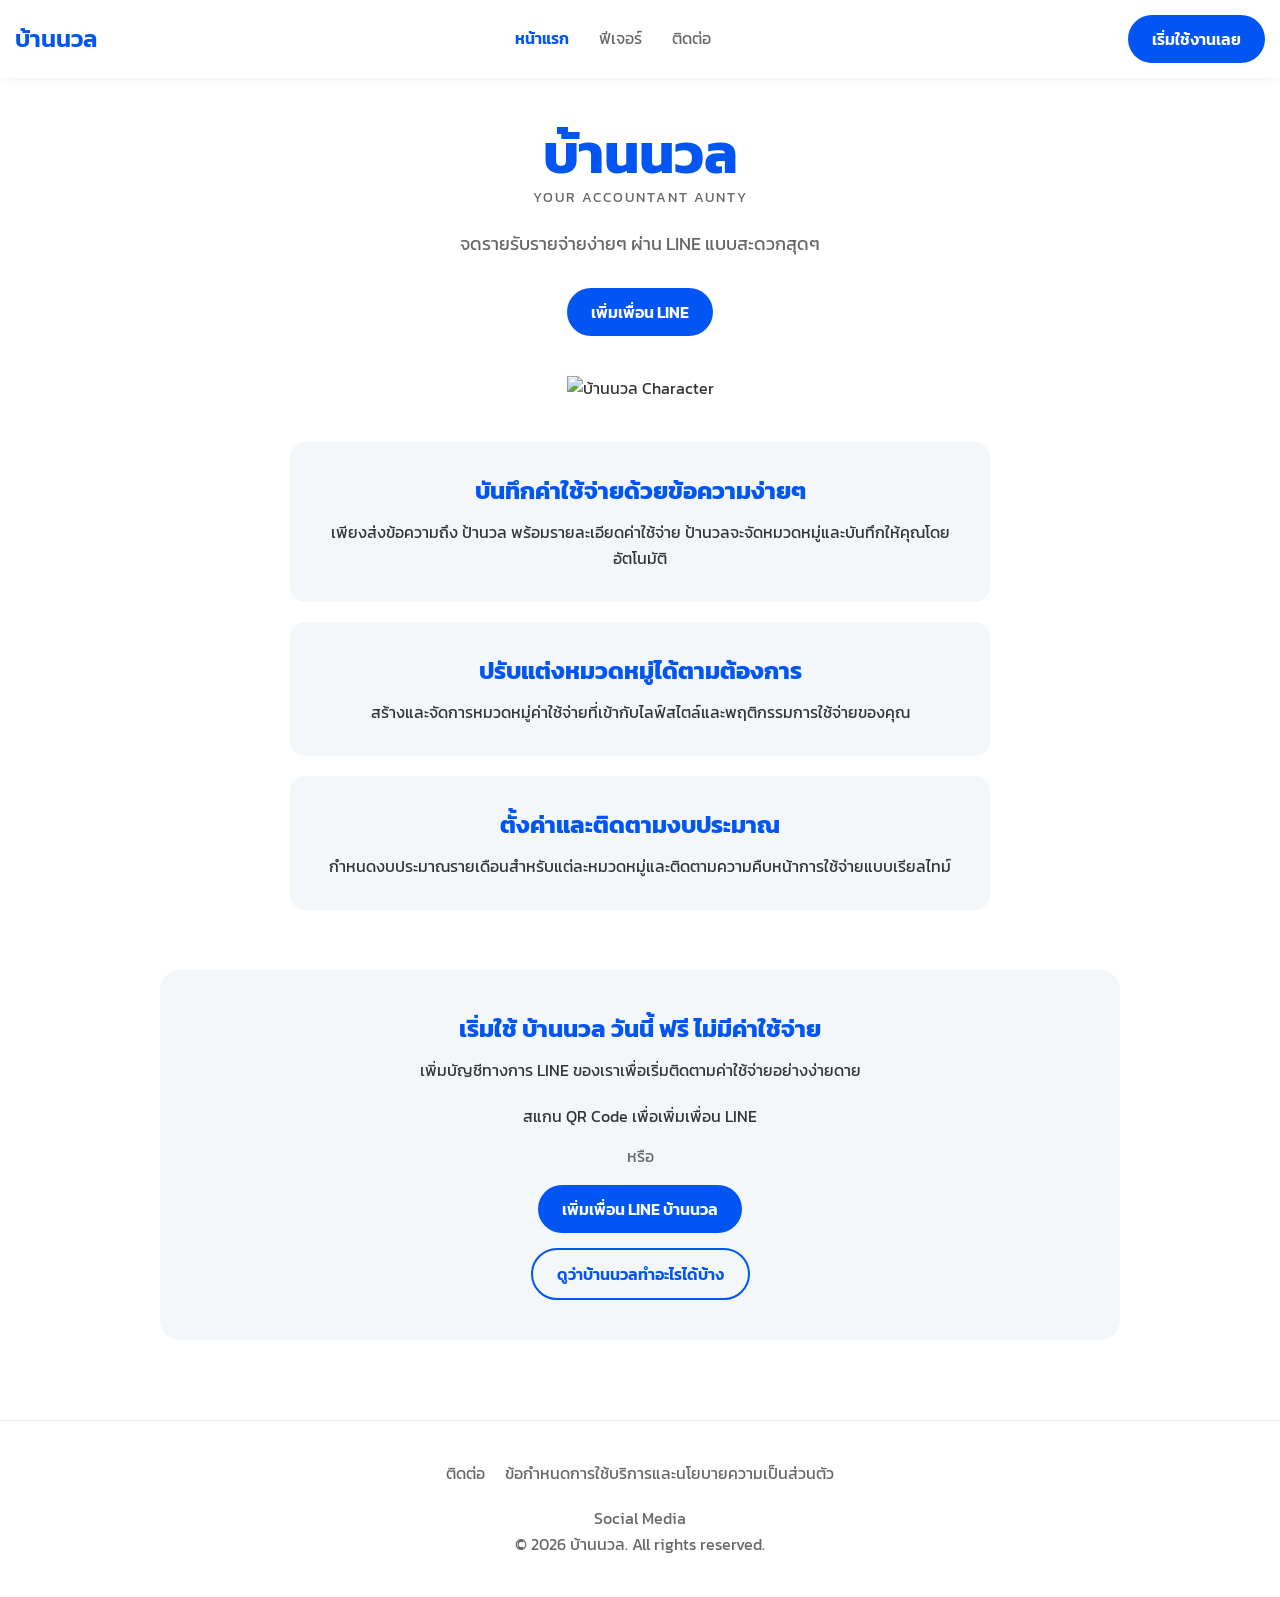
==== index.html @ 3264e95a "full commit" ====
<!DOCTYPE html>
<html lang="th">
<head>
  <meta charset="UTF-8">
  <meta name="viewport" content="width=device-width, initial-scale=1.0">
  <title>บ้านนวล - Your Accountant Aunty</title>
  <link href="https://fonts.googleapis.com/css2?family=Kanit:wght@300;400;600&display=swap" rel="stylesheet">
  <link rel="stylesheet" href="style.css">
</head>
<body>

<nav class="navbar">
  <div class="logo">บ้านนวล</div> <!--คิดชื่อให้หน่อย-->

  <div class="hamburger" onclick="toggleMenu()">
    ☰
  </div>

  <ul class="menu" id="menu">
    <li><a href="index.html" class="active">หน้าแรก</a></li>
    <li><a href="features.html">ฟีเจอร์</a></li>
    <li><a href="contact.html">ติดต่อ</a></li>
  </ul>

  <button class="btn start-btn-nav">เริ่มใช้งานเลย</button>
</nav>

<div class="container">
  <section class="hero">
    <h1>บ้านนวล</h1>
    <p class="subtitle">YOUR ACCOUNTANT AUNTY</p>
    <p class="desc">จดรายรับรายจ่ายง่ายๆ ผ่าน LINE แบบสะดวกสุดๆ</p>
    <button class="btn line-btn">เพิ่มเพื่อน LINE</button>
    <div class="image">
      <img src="https://www.parnuan.com/images/hero-character.png" alt="บ้านนวล Character"><!--หารูปให้หน่อยคิดไม่ออก-->
    </div>
  </section>

  <section class="info-sections">
    <div class="box-text">
      <h2 class="head-text">บันทึกค่าใช้จ่ายด้วยข้อความง่ายๆ</h2>
      <p>เพียงส่งข้อความถึง ป้านวล พร้อมรายละเอียดค่าใช้จ่าย ป้านวลจะจัดหมวดหมู่และบันทึกให้คุณโดยอัตโนมัติ</p>
    </div>
    
    <div class="box-text">
      <h2 class="head-text">ปรับแต่งหมวดหมู่ได้ตามต้องการ</h2>
      <p>สร้างและจัดการหมวดหมู่ค่าใช้จ่ายที่เข้ากับไลฟ์สไตล์และพฤติกรรมการใช้จ่ายของคุณ</p>
    </div>
    
    <div class="box-text">
      <h2 class="head-text">ตั้งค่าและติดตามงบประมาณ</h2>
      <p>กำหนดงบประมาณรายเดือนสำหรับแต่ละหมวดหมู่และติดตามความคืบหน้าการใช้จ่ายแบบเรียลไทม์</p>
    </div>
  </section>

  <section class="near-footer">
    <h2 class="head-text">เริ่มใช้ บ้านนวล วันนี้ ฟรี ไม่มีค่าใช้จ่าย</h2>
    <p>เพิ่มบัญชีทางการ LINE ของเราเพื่อเริ่มติดตามค่าใช้จ่ายอย่างง่ายดาย</p>
    <div class="action-box">
      <p>สแกน QR Code เพื่อเพิ่มเพื่อน LINE</p>
      <p class="or">หรือ</p>
      <button class="btn line-btn">เพิ่มเพื่อน LINE บ้านนวล</button>
      <br>
      <button class="btn btn-outline seemore" onclick="window.location.href='features.html'">ดูว่าบ้านนวลทำอะไรได้บ้าง</button>
    </div>
  </section>
</div>

<footer class="footer">
  <div class="footer-links">
    <a href="contact.html">ติดต่อ</a>
    <a href="#">ข้อกำหนดการใช้บริการและนโยบายความเป็นส่วนตัว</a>
  </div>
  <div class="social-icons">
    <p>Social Media</p>
  </div>
  <p>© 2026 บ้านนวล. All rights reserved.</p>
</footer>

<script src="script.js"></script>
</body>
</html>
---- style.css ----
/* ตัวแปรสีธีม น้ำเงิน-ขาว */
:root {
  --primary-blue: #0055f3;
  --hover-blue: #003db3;
  --bg-white: #ffffff;
  --bg-light: #f4f7fa;
  --bg-lightblue: #eef5f5;
  --text-main: #333333;
  --text-gray: #666666;
}

* {
  margin: 0;
  padding: 0;
  box-sizing: border-box;
  font-family: 'Kanit', sans-serif;
}

body {
  background: var(--bg-white);
  color: var(--text-main);
  line-height: 1.6;
}

a {
  text-decoration: none;
  color: inherit;
}

/* Navbar */
.navbar {
  display: flex;
  justify-content: space-between;
  align-items: center;
  padding: 15px 50px;
  background: var(--bg-white);
  box-shadow: 0 2px 10px rgba(0,0,0,0.05);
  position: relative;
  z-index: 10;
  position: fixed;
  top: 0;
  width: 100%;
  color: white;
  padding: 15px;
}

.logo {
  color: var(--primary-blue);
  font-weight: 600;
  font-size: 24px;
}

.menu {
  display: flex;
  list-style: none;
  gap: 30px;
}

.menu li a {
  cursor: pointer;
  transition: 0.3s;
  font-weight: 400;
  color: var(--text-gray);
}

.menu li a:hover,
.menu li a.active {
  color: var(--primary-blue);
  font-weight: 600;
}

.hamburger {
  display: none;
  font-size: 28px;
  color: var(--primary-blue);
  cursor: pointer;
  user-select: none;
}

/* ปุ่มทั่วไป */
.btn {
  background: var(--primary-blue);
  color: var(--bg-white);
  border: none;
  padding: 12px 24px;
  border-radius: 30px;
  cursor: pointer;
  font-size: 16px;
  font-weight: 600;
  transition: all 0.3s ease;
}

.btn:hover {
  background: var(--hover-blue);
  transform: translateY(-2px);
  box-shadow: 0 4px 12px rgba(0, 85, 243, 0.3);
}

.btn-outline {
  background: transparent;
  color: var(--primary-blue);
  border: 2px solid var(--primary-blue);
  margin-top: 15px;
}

.btn-outline:hover {
  background: var(--primary-blue);
  color: var(--bg-white);
}

/* การจัดกึ่งกลาง Container */
.container {
  max-width: 1000px;
  margin: 0 auto;
  padding: 40px 20px;
  margin-top: 60px;
}

.text-center {
  text-align: center;
}

.mt-40 {
  margin-top: 40px;
}

/* Hero Section */
.hero {
  text-align: center;
  padding: 20px 0;
}

.hero h1 {
  font-size: 56px;
  color: var(--primary-blue);
  line-height: 1.2;
}

.subtitle {
  color: var(--text-gray);
  letter-spacing: 2px;
  margin-bottom: 20px;
  font-size: 14px;
}

.desc {
  max-width: 600px;
  margin: 0 auto 30px auto;
  color: var(--text-gray);
  font-size: 18px;
}

.image img {
  margin-top: 40px;
  width: 250px;
  animation: float 4s ease-in-out infinite;
}

@keyframes float {
  0% { transform: translateY(0); }
  50% { transform: translateY(-15px); }
  100% { transform: translateY(0); }
}

/* กล่องเนื้อหา */
.head-text {
  color: var(--primary-blue);
  margin-bottom: 10px;
}

.box-text {
  background: var(--bg-light);
  padding: 30px;
  border-radius: 15px;
  margin: 20px auto;
  text-align: center;
  max-width: 700px;
  transition: 0.3s;
}

.box-text:hover {
  box-shadow: 0 5px 15px rgba(0,0,0,0.05);
}

/* Grid สำหรับ Features (แทนที่ Bootstrap) */
.features-grid {
  display: grid;
  grid-template-columns: repeat(auto-fit, minmax(280px, 1fr));
  gap: 20px;
  margin-top: 40px;
}

.feature-item {
  background: var(--bg-lightblue);
  padding: 30px 20px;
  border-radius: 15px;
  text-align: center;
  border: 2px solid #3366FF;
}

/* Near Footer */
.near-footer {
  text-align: center;
  margin-top: 60px;
  padding: 40px 20px;
  background: var(--bg-light);
  border-radius: 20px;
}

.action-box {
  margin-top: 20px;
}

.or {
  margin: 15px 0;
  color: var(--text-gray);
}

/* Footer */
.footer {
  background: var(--bg-white);
  border-top: 1px solid #eaeaea;
  padding: 40px 20px;
  text-align: center;
  color: var(--text-gray);
  margin-top: 40px;
}

.footer-links {
  display: flex;
  justify-content: center;
  gap: 20px;
  margin-bottom: 20px;
}

.footer-links a:hover {
  color: var(--primary-blue);
}

.footer-bottom {
  position: absolute;
  bottom: 0;
  width: 100%;
}

.page {
  min-height: 60vh;
  display: flex;
  flex-direction: column;
  justify-content: center;
  align-items: center;
}

/* Responsive มือถือ */
@media (max-width: 768px) {
  .navbar {
    padding: 15px 20px;
  }

  .hamburger {
    display: block;
  }

  .start-btn-nav {
    display: none; /* ซ่อนปุ่มด้านบนบนมือถือเพื่อประหยัดพื้นที่ */
  }

  .menu {
    display: none; /* ซ่อนเมนูก่อน */
    flex-direction: column;
    position: absolute;
    top: 60px;
    left: 0;
    width: 100%;
    background: var(--bg-white);
    padding: 20px 0;
    box-shadow: 0 4px 6px rgba(0,0,0,0.05);
    text-align: center;
  }

  /* แสดงเมนูเมื่อกด Hamburger */
  .menu.active {
    display: flex;
  }

  .hero h1 {
    font-size: 40px;
  }

  .features-grid {
    grid-template-columns: 1fr;
  }

  .footer-links {
    flex-direction: column;
    gap: 10px;
  }
}

.intro{
  margin-top: 30px;
}

.col{
  margin: 20px;
}

.row{
  margin: 40px;
}
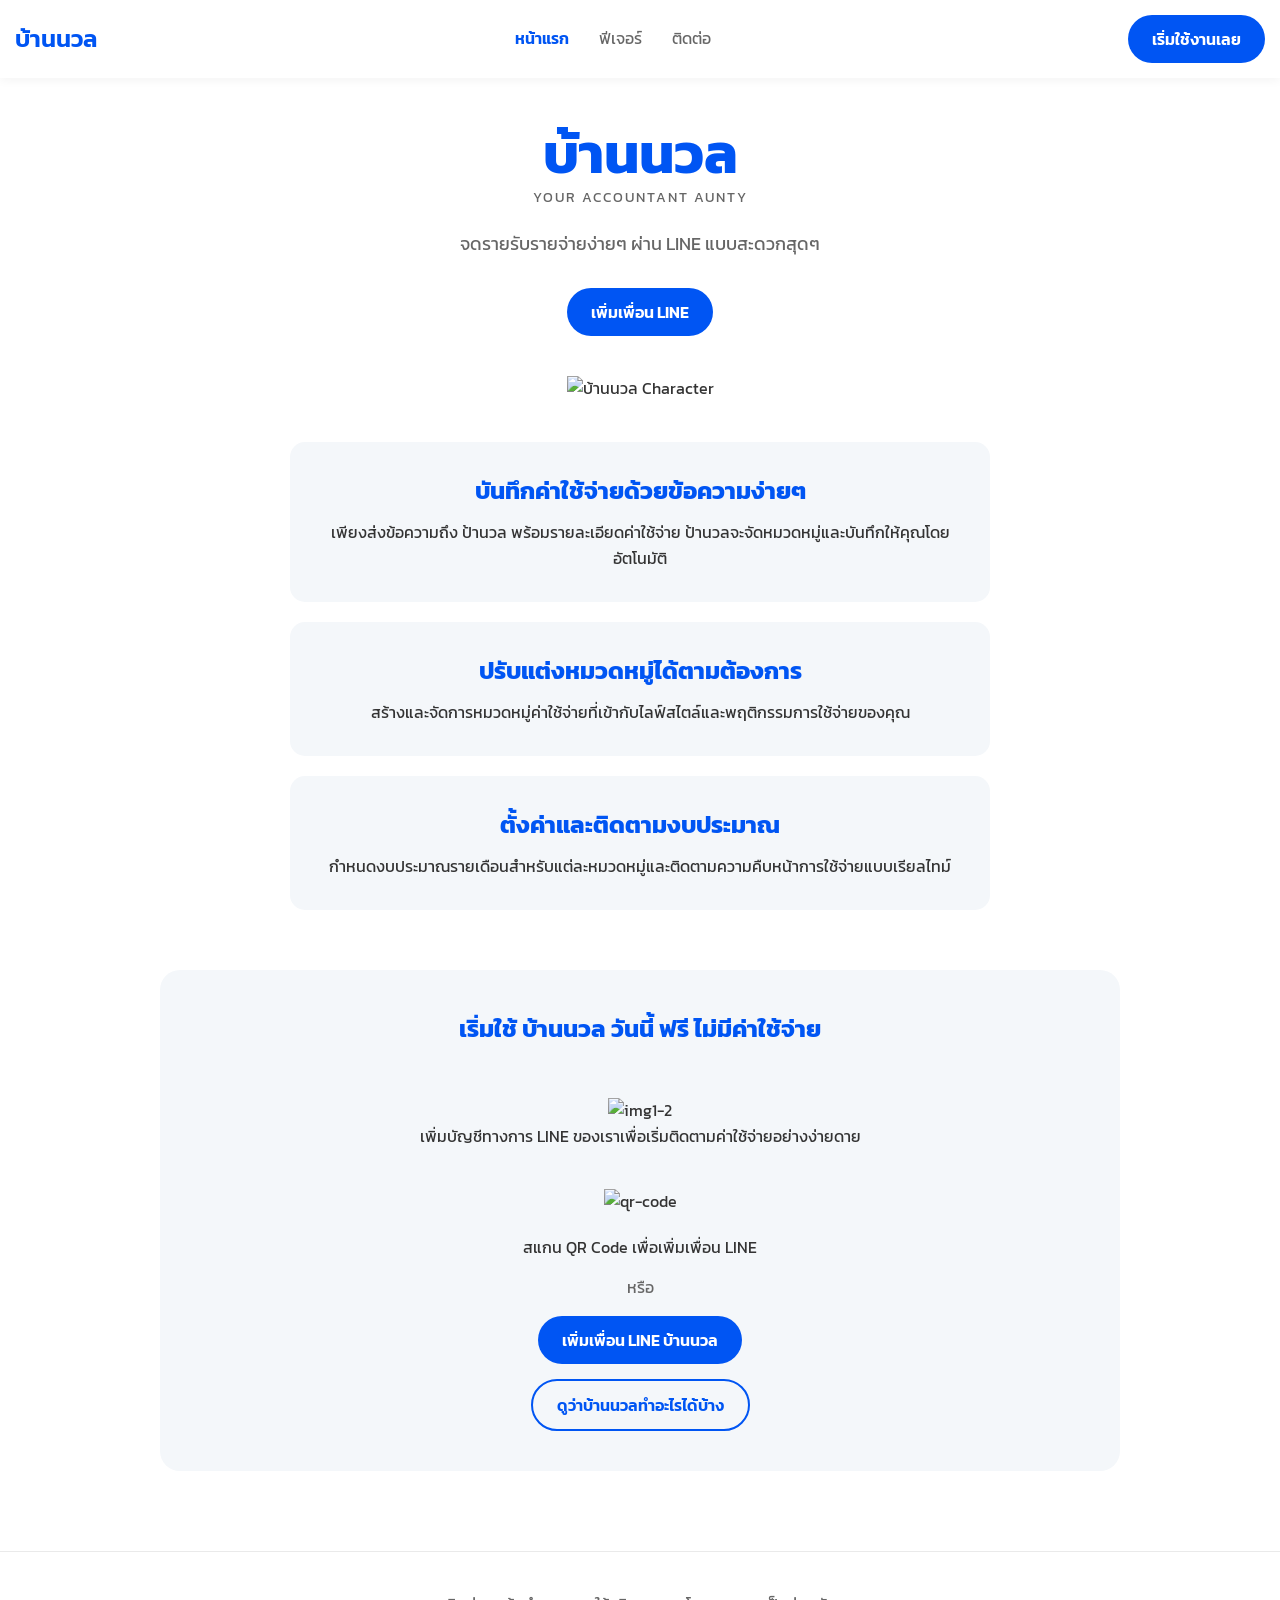
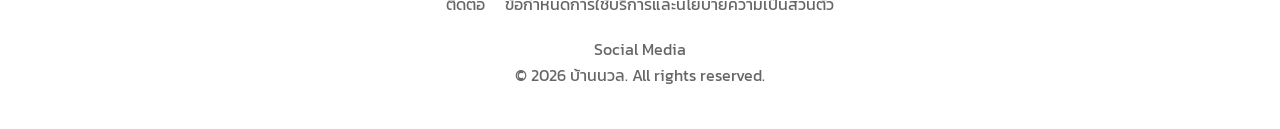
==== commit 64cc4937: "add image" ====
--- a/index.html
+++ b/index.html
@@ -22,7 +22,7 @@
     <li><a href="contact.html">ติดต่อ</a></li>
   </ul>
 
-  <button class="btn start-btn-nav">เริ่มใช้งานเลย</button>
+  <button class="btn start-btn-nav"><a href="#">เริ่มใช้งานเลย</a></button>    <!--เหลือทำให้กดแล้วไปที่ไลน์-->
 </nav>
 
 <div class="container">
@@ -32,7 +32,7 @@
     <p class="desc">จดรายรับรายจ่ายง่ายๆ ผ่าน LINE แบบสะดวกสุดๆ</p>
     <button class="btn line-btn">เพิ่มเพื่อน LINE</button>
     <div class="image">
-      <img src="https://www.parnuan.com/images/hero-character.png" alt="บ้านนวล Character"><!--หารูปให้หน่อยคิดไม่ออก-->
+      <img src="https://scontent-bkk1-1.xx.fbcdn.net/v/t1.15752-9/666322264_763551103355674_7770493883729340874_n.png?_nc_cat=108&ccb=1-7&_nc_sid=fc17b8&efg=eyJxZV9ncm91cHMiOlsiaWdkX2Jlc3RfZWZmb3J0X2ltYWdlOmNvbnRyb2wiXX0%3D&_nc_ohc=sl9ZOuieiLgQ7kNvwESJzge&_nc_oc=AdpvXewJpvbSbJDtdtn9ClqynS89N0qTFyIhUWqzGuKj_CETiuUq8w1c5mm_VRGrcxHVfbnyrUAGfmcoFQ5ULCoV&_nc_zt=23&_nc_ht=scontent-bkk1-1.xx&_nc_ss=7a2a8&oh=03_Q7cD5AEK8qqPX-REU1L75ujFVyK3d3GJgbrOrqNoRamYzI3MkQ&oe=69FFD0CD" alt="บ้านนวล Character">
     </div>
   </section>
 
@@ -55,11 +55,17 @@
 
   <section class="near-footer">
     <h2 class="head-text">เริ่มใช้ บ้านนวล วันนี้ ฟรี ไม่มีค่าใช้จ่าย</h2>
+    <div class="image">
+      <img src="https://scontent-bkk1-1.xx.fbcdn.net/v/t1.15752-9/666307585_1999081287360143_2802654994140607281_n.png?_nc_cat=108&ccb=1-7&_nc_sid=fc17b8&efg=eyJxZV9ncm91cHMiOlsiaWdkX2Jlc3RfZWZmb3J0X2ltYWdlOmNvbnRyb2wiXX0%3D&_nc_ohc=-4_wm218wLsQ7kNvwFVx5w_&_nc_oc=AdrgiubQ_WKewFfi2C7Fkv9f1L6bOyq4L_r-TmRCwlX7bmUQHyVHEbToKmaEtOu8jGFYmMtF4Y1YUJIuct50qsE5&_nc_zt=23&_nc_ht=scontent-bkk1-1.xx&_nc_ss=7a2a8&oh=03_Q7cD5AESuSy8t386_AmIbpA9kXPH30GWNjFyktUQmYWR_mRUrA&oe=69FFE457" alt="img1-2">
+    </div>
     <p>เพิ่มบัญชีทางการ LINE ของเราเพื่อเริ่มติดตามค่าใช้จ่ายอย่างง่ายดาย</p>
+    <div class="image">
+      <img src="#" alt="qr-code">     <!--รอคิวอามาใส่-->
+    </div>
     <div class="action-box">
       <p>สแกน QR Code เพื่อเพิ่มเพื่อน LINE</p>
       <p class="or">หรือ</p>
-      <button class="btn line-btn">เพิ่มเพื่อน LINE บ้านนวล</button>
+      <button class="btn line-btn"><a href="#">เพิ่มเพื่อน LINE บ้านนวล</a></button>     <!--เหลือทำให้กดแล้วไปที่ไลน์-->
       <br>
       <button class="btn btn-outline seemore" onclick="window.location.href='features.html'">ดูว่าบ้านนวลทำอะไรได้บ้าง</button>
     </div>
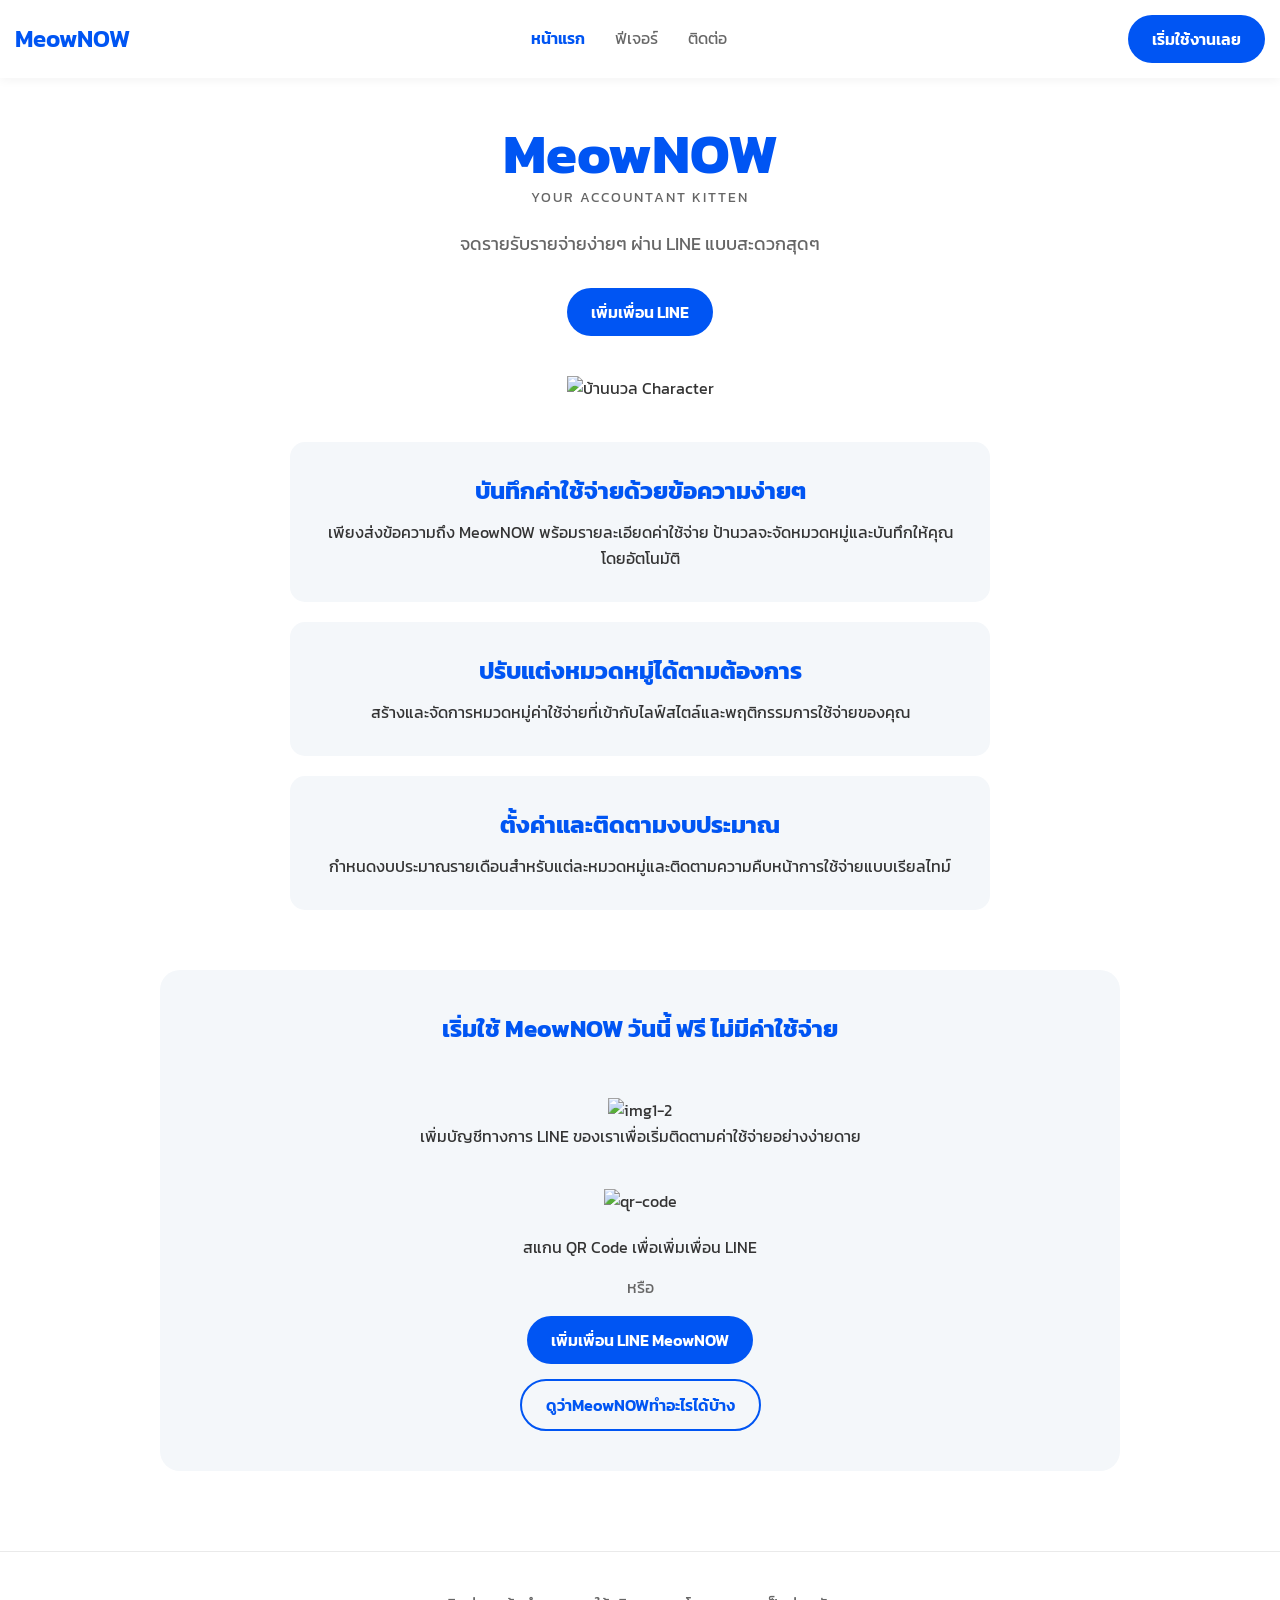
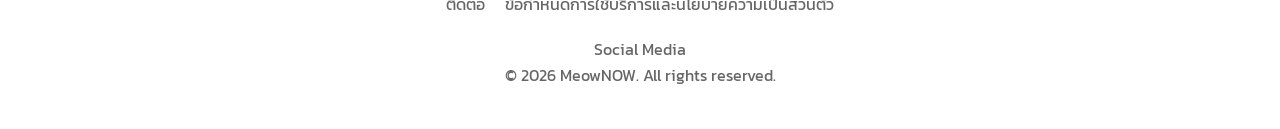
==== commit a235d032: "change name" ====
--- a/index.html
+++ b/index.html
@@ -3,14 +3,14 @@
 <head>
   <meta charset="UTF-8">
   <meta name="viewport" content="width=device-width, initial-scale=1.0">
-  <title>บ้านนวล - Your Accountant Aunty</title>
+  <title>MeowNOW - Your Accountant Kitten</title>
   <link href="https://fonts.googleapis.com/css2?family=Kanit:wght@300;400;600&display=swap" rel="stylesheet">
   <link rel="stylesheet" href="style.css">
 </head>
 <body>
 
 <nav class="navbar">
-  <div class="logo">บ้านนวล</div> <!--คิดชื่อให้หน่อย-->
+  <div class="logo">MeowNOW</div> <!--คิดชื่อให้หน่อย-->
 
   <div class="hamburger" onclick="toggleMenu()">
     ☰
@@ -27,8 +27,8 @@
 
 <div class="container">
   <section class="hero">
-    <h1>บ้านนวล</h1>
-    <p class="subtitle">YOUR ACCOUNTANT AUNTY</p>
+    <h1>MeowNOW</h1>
+    <p class="subtitle">YOUR ACCOUNTANT KITTEN</p>
     <p class="desc">จดรายรับรายจ่ายง่ายๆ ผ่าน LINE แบบสะดวกสุดๆ</p>
     <button class="btn line-btn">เพิ่มเพื่อน LINE</button>
     <div class="image">
@@ -39,7 +39,7 @@
   <section class="info-sections">
     <div class="box-text">
       <h2 class="head-text">บันทึกค่าใช้จ่ายด้วยข้อความง่ายๆ</h2>
-      <p>เพียงส่งข้อความถึง ป้านวล พร้อมรายละเอียดค่าใช้จ่าย ป้านวลจะจัดหมวดหมู่และบันทึกให้คุณโดยอัตโนมัติ</p>
+      <p>เพียงส่งข้อความถึง MeowNOW พร้อมรายละเอียดค่าใช้จ่าย ป้านวลจะจัดหมวดหมู่และบันทึกให้คุณโดยอัตโนมัติ</p>
     </div>
     
     <div class="box-text">
@@ -54,7 +54,7 @@
   </section>
 
   <section class="near-footer">
-    <h2 class="head-text">เริ่มใช้ บ้านนวล วันนี้ ฟรี ไม่มีค่าใช้จ่าย</h2>
+    <h2 class="head-text">เริ่มใช้ MeowNOW วันนี้ ฟรี ไม่มีค่าใช้จ่าย</h2>
     <div class="image">
       <img src="https://scontent-bkk1-1.xx.fbcdn.net/v/t1.15752-9/666307585_1999081287360143_2802654994140607281_n.png?_nc_cat=108&ccb=1-7&_nc_sid=fc17b8&efg=eyJxZV9ncm91cHMiOlsiaWdkX2Jlc3RfZWZmb3J0X2ltYWdlOmNvbnRyb2wiXX0%3D&_nc_ohc=-4_wm218wLsQ7kNvwFVx5w_&_nc_oc=AdrgiubQ_WKewFfi2C7Fkv9f1L6bOyq4L_r-TmRCwlX7bmUQHyVHEbToKmaEtOu8jGFYmMtF4Y1YUJIuct50qsE5&_nc_zt=23&_nc_ht=scontent-bkk1-1.xx&_nc_ss=7a2a8&oh=03_Q7cD5AESuSy8t386_AmIbpA9kXPH30GWNjFyktUQmYWR_mRUrA&oe=69FFE457" alt="img1-2">
     </div>
@@ -65,9 +65,9 @@
     <div class="action-box">
       <p>สแกน QR Code เพื่อเพิ่มเพื่อน LINE</p>
       <p class="or">หรือ</p>
-      <button class="btn line-btn"><a href="#">เพิ่มเพื่อน LINE บ้านนวล</a></button>     <!--เหลือทำให้กดแล้วไปที่ไลน์-->
+      <button class="btn line-btn"><a href="#">เพิ่มเพื่อน LINE MeowNOW</a></button>     <!--เหลือทำให้กดแล้วไปที่ไลน์-->
       <br>
-      <button class="btn btn-outline seemore" onclick="window.location.href='features.html'">ดูว่าบ้านนวลทำอะไรได้บ้าง</button>
+      <button class="btn btn-outline seemore" onclick="window.location.href='features.html'">ดูว่าMeowNOWทำอะไรได้บ้าง</button>
     </div>
   </section>
 </div>
@@ -80,7 +80,7 @@
   <div class="social-icons">
     <p>Social Media</p>
   </div>
-  <p>© 2026 บ้านนวล. All rights reserved.</p>
+  <p>© 2026 MeowNOW. All rights reserved.</p>
 </footer>
 
 <script src="script.js"></script>
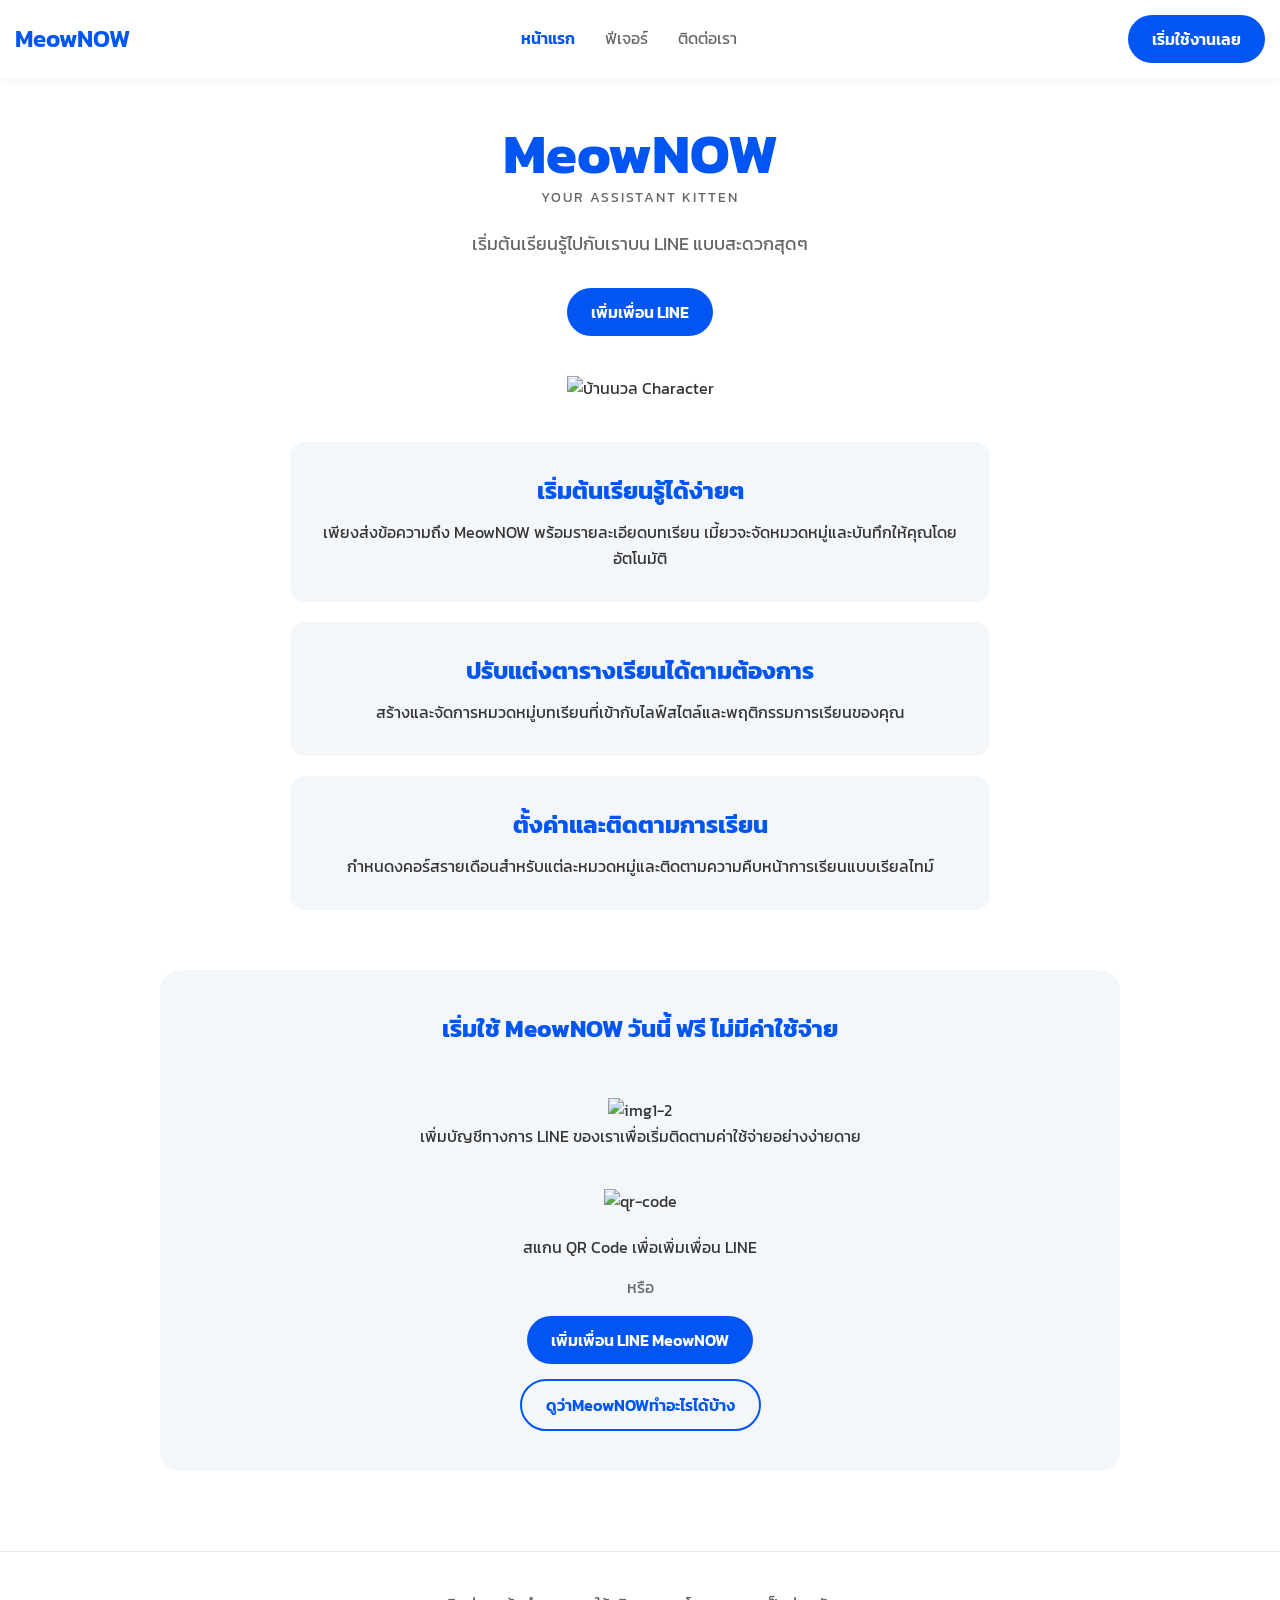
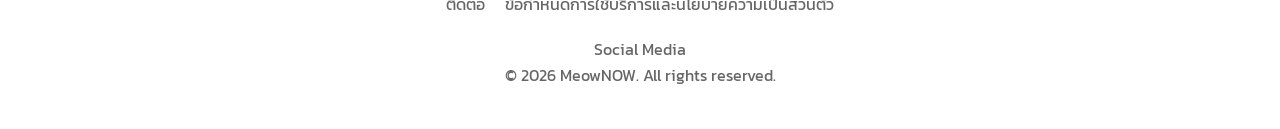
==== commit 6a7dab23: "replace content" ====
--- a/index.html
+++ b/index.html
@@ -3,7 +3,7 @@
 <head>
   <meta charset="UTF-8">
   <meta name="viewport" content="width=device-width, initial-scale=1.0">
-  <title>MeowNOW - Your Accountant Kitten</title>
+  <title>MeowNOW - Your Assistant Kitten</title>
   <link href="https://fonts.googleapis.com/css2?family=Kanit:wght@300;400;600&display=swap" rel="stylesheet">
   <link rel="stylesheet" href="style.css">
 </head>
@@ -19,7 +19,7 @@
   <ul class="menu" id="menu">
     <li><a href="index.html" class="active">หน้าแรก</a></li>
     <li><a href="features.html">ฟีเจอร์</a></li>
-    <li><a href="contact.html">ติดต่อ</a></li>
+    <li><a href="contact.html">ติดต่อเรา</a></li>
   </ul>
 
   <button class="btn start-btn-nav"><a href="#">เริ่มใช้งานเลย</a></button>    <!--เหลือทำให้กดแล้วไปที่ไลน์-->
@@ -28,8 +28,8 @@
 <div class="container">
   <section class="hero">
     <h1>MeowNOW</h1>
-    <p class="subtitle">YOUR ACCOUNTANT KITTEN</p>
-    <p class="desc">จดรายรับรายจ่ายง่ายๆ ผ่าน LINE แบบสะดวกสุดๆ</p>
+    <p class="subtitle">YOUR ASSISTANT KITTEN</p>
+    <p class="desc">เริ่มต้นเรียนรู้ไปกับเราบน LINE แบบสะดวกสุดๆ</p>
     <button class="btn line-btn">เพิ่มเพื่อน LINE</button>
     <div class="image">
       <img src="https://scontent-bkk1-1.xx.fbcdn.net/v/t1.15752-9/666322264_763551103355674_7770493883729340874_n.png?_nc_cat=108&ccb=1-7&_nc_sid=fc17b8&efg=eyJxZV9ncm91cHMiOlsiaWdkX2Jlc3RfZWZmb3J0X2ltYWdlOmNvbnRyb2wiXX0%3D&_nc_ohc=sl9ZOuieiLgQ7kNvwESJzge&_nc_oc=AdpvXewJpvbSbJDtdtn9ClqynS89N0qTFyIhUWqzGuKj_CETiuUq8w1c5mm_VRGrcxHVfbnyrUAGfmcoFQ5ULCoV&_nc_zt=23&_nc_ht=scontent-bkk1-1.xx&_nc_ss=7a2a8&oh=03_Q7cD5AEK8qqPX-REU1L75ujFVyK3d3GJgbrOrqNoRamYzI3MkQ&oe=69FFD0CD" alt="บ้านนวล Character">
@@ -38,18 +38,18 @@
 
   <section class="info-sections">
     <div class="box-text">
-      <h2 class="head-text">บันทึกค่าใช้จ่ายด้วยข้อความง่ายๆ</h2>
-      <p>เพียงส่งข้อความถึง MeowNOW พร้อมรายละเอียดค่าใช้จ่าย ป้านวลจะจัดหมวดหมู่และบันทึกให้คุณโดยอัตโนมัติ</p>
+      <h2 class="head-text">เริ่มต้นเรียนรู้ได้ง่ายๆ</h2>
+      <p>เพียงส่งข้อความถึง MeowNOW พร้อมรายละเอียดบทเรียน เมี้ยวจะจัดหมวดหมู่และบันทึกให้คุณโดยอัตโนมัติ</p>
     </div>
     
     <div class="box-text">
-      <h2 class="head-text">ปรับแต่งหมวดหมู่ได้ตามต้องการ</h2>
-      <p>สร้างและจัดการหมวดหมู่ค่าใช้จ่ายที่เข้ากับไลฟ์สไตล์และพฤติกรรมการใช้จ่ายของคุณ</p>
+      <h2 class="head-text">ปรับแต่งตารางเรียนได้ตามต้องการ</h2>
+      <p>สร้างและจัดการหมวดหมู่บทเรียนที่เข้ากับไลฟ์สไตล์และพฤติกรรมการเรียนของคุณ</p>
     </div>
     
     <div class="box-text">
-      <h2 class="head-text">ตั้งค่าและติดตามงบประมาณ</h2>
-      <p>กำหนดงบประมาณรายเดือนสำหรับแต่ละหมวดหมู่และติดตามความคืบหน้าการใช้จ่ายแบบเรียลไทม์</p>
+      <h2 class="head-text">ตั้งค่าและติดตามการเรียน </h2>
+      <p>กำหนดงคอร์สรายเดือนสำหรับแต่ละหมวดหมู่และติดตามความคืบหน้าการเรียนแบบเรียลไทม์</p>
     </div>
   </section>
 
